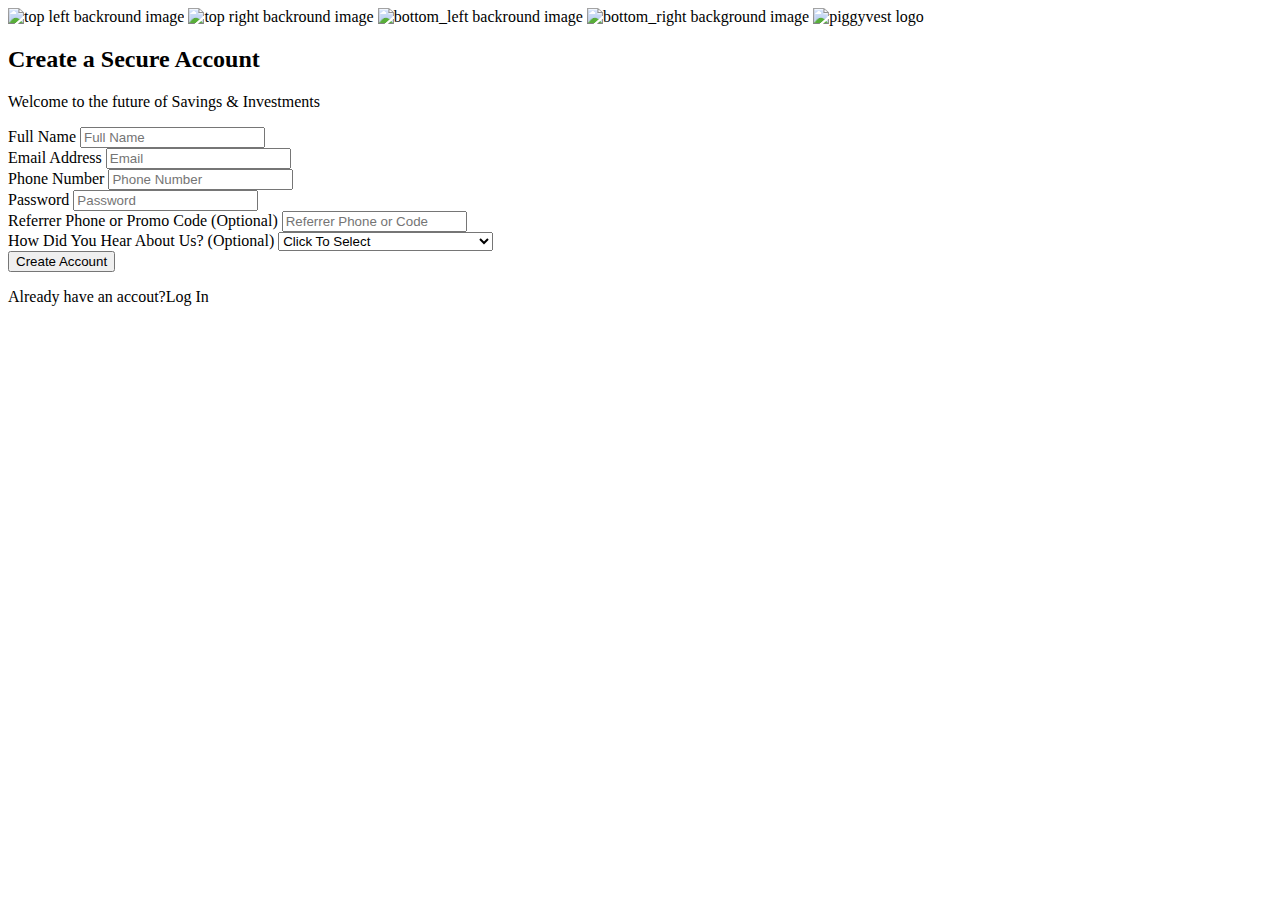
==== index.html @ c19380cc "stable change" ====
<!DOCTYPE html>
<html lang="en">
<head>
    <meta charset="UTF-8">
    <meta name="description" content="Piggyvest helps you save your money, why not register today. This is a replica though :-)">
    <meta name="viewport" content="width=device-width, initial-scale=1.0">
    <link href="https://fonts.googleapis.com/css2?family=Nunito:wght@400;600;700;800&display=swap" rel="stylesheet">
    <link rel="stylesheet" href="register.css">
    <title>PiggyVest | Dashboard</title>
</head>
<body>
    <!-- Background Images -->
    <img src="/img/top_left.png" class="backImages top_left" alt="top left backround image">
    <img src="/img/top_right.png" class="backImages top_right" alt="top right backround image">
    <img src="/img/bottom_left.png" class="backImages bottom_left" alt="bottom_left backround image">
    <img src="img/bottom_right.png" class="backImages bottom_right" alt="bottom_right background image">
    
    <!-- Piggyvest Logo -->
    <img src="/img/piggyvest-logo.0b78a8fa.svg" alt="piggyvest logo" id="piggyvest_logo" class="center">

    <!-- SECTION ==> contains H2 heading, PARAGRAPH for tagline and FORM -->

    <section class="bRadius center">
        <h2>Create a Secure Account</h2>
        <P class="tagline">Welcome to the future of Savings & Investments</P>

        <form action="" method="post" class="center">
            <!-- label and input for full name -->
            <label for="regFName" class="fontLabel">Full Name</label>
            <input type="text" name="fullname" id="regFName" class="regInput" placeholder="Full Name"><br>
            <!-- label and input for email -->
            <label for="regEmail" class="fontLabel">Email Address</label>
            <input type="email" name="email" id="regEmail" class="regInput" placeholder="Email"><br>
            <!-- label and input for phone number -->
            <label for="phone" class="fontLabel">Phone Number</label>
            <input type="text" name="phone" id="regPhone" class="regInput" placeholder="Phone Number"><br>
            <!-- label and input for password -->
            <label for="password" class="fontLabel">Password</label>
            <input type="password" name="password" id="regPassword" class="regInput" placeholder="Password"><br>
            <!-- label and input for  referre phone or promo code-->
            <label for="referrer" class="fontLabel">Referrer Phone or Promo Code (Optional)</label>
            <input type="text" name="referrer_promo" id="referrer" class="regInput" placeholder="Referrer Phone or Code"><br>
            <!-- label and options for how did you hear about us -->
            <div id="select_container">
                <label class="fontLabel">How Did You Hear About Us? (Optional)</label>
                <select id="selHDYHAU">
                    <option value="default" name="how_Did_You_Hear_About_Us" class="options">Click To Select</option>
                    <option value="facebook" name="how_Did_You_Hear_About_Us" class="options">Facebook</option>
                    <option value="twitter" name="how_Did_You_Hear_About_Us" class="options">Twitter</option>
                    <option value="instagram" name="how_Did_You_Hear_About_Us" class="options">Instagram</option>
                    <option value="friend_family_coworker" name="how_Did_You_Hear_About_Us" class="options">Friend/Family/Coworker Referral</option>
                    <option value="google_search" name="how_Did_You_Hear_About_Us" class="options">Google search</option>
                    <option value="google_playstore" name="how_Did_You_Hear_About_Us" class="options">Google playstore</option>
                    <option value="online_blog" name="how_Did_You_Hear_About_Us" class="options">Online Blog</option>
                    <option value="local_newspaper" name="how_Did_You_Hear_About_Us" class="options">Local Newspaper</option>
                    <option value="at_an_event" name="how_Did_You_Hear_About_Us" class="options">At an event</option>
                    <option value="other" name="how_Did_You_Hear_About_Us" class="options">Other</option>
                </select><br>
            </div>
            <!-- submit button -->
            <button type="submit" class="bRadius">Create Account</button>
            
        </form>
    </section>
    <p class="login">Already have an accout?Log In</p>
</body>
</html>
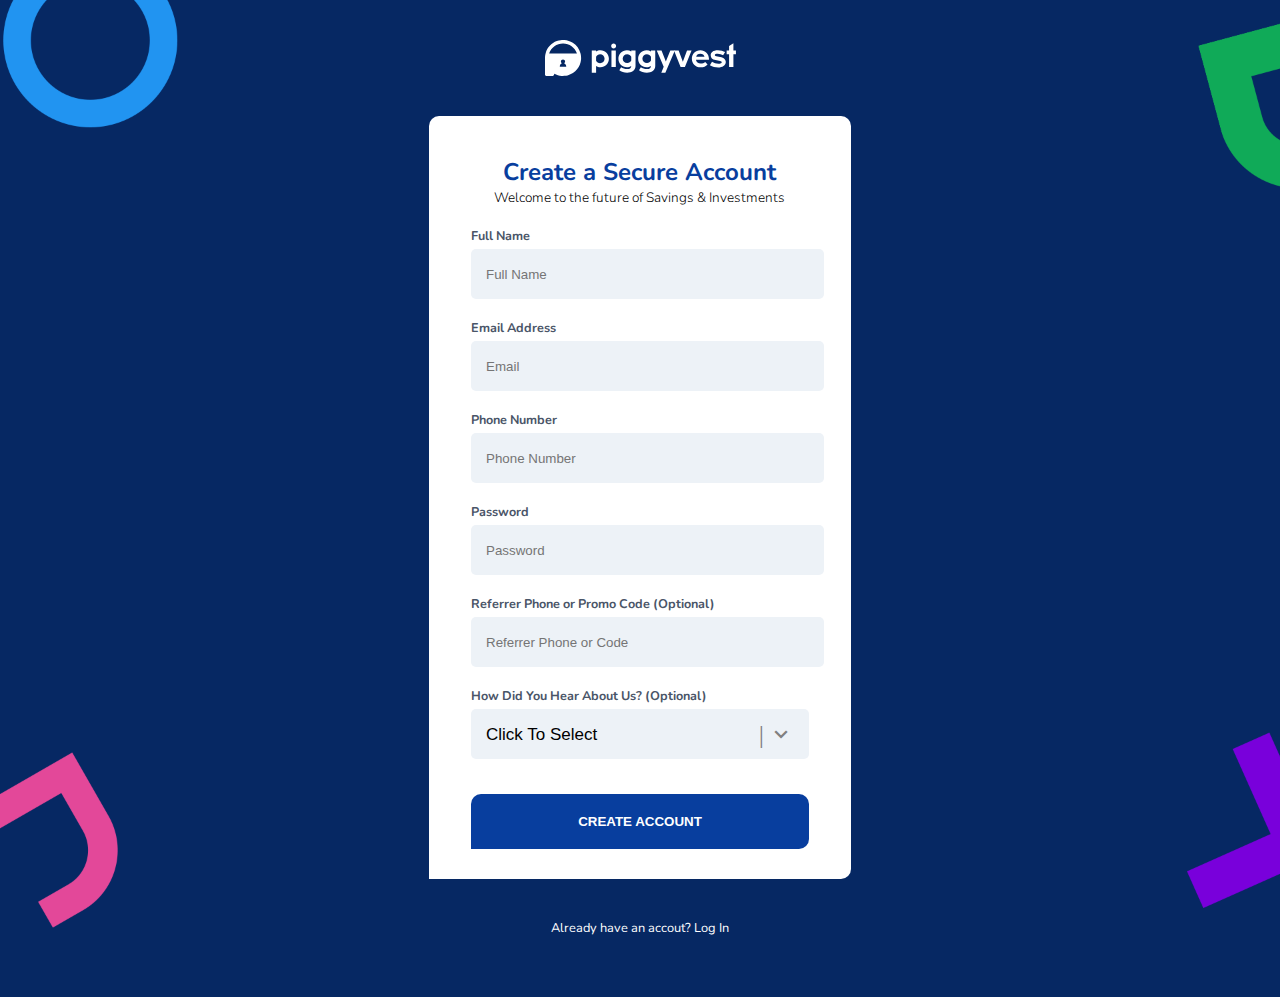
==== commit 70c4d367: "everything structured" ====
--- a/index.html
+++ b/index.html
@@ -5,7 +5,7 @@
     <meta name="description" content="Piggyvest helps you save your money, why not register today. This is a replica though :-)">
     <meta name="viewport" content="width=device-width, initial-scale=1.0">
     <link href="https://fonts.googleapis.com/css2?family=Nunito:wght@400;600;700;800&display=swap" rel="stylesheet">
-    <link rel="stylesheet" href="register.css">
+    <link rel="stylesheet" href="/css/register.css">
     <title>PiggyVest | Dashboard</title>
 </head>
 <body>
@@ -16,33 +16,33 @@
     <img src="img/bottom_right.png" class="backImages bottom_right" alt="bottom_right background image">
     
     <!-- Piggyvest Logo -->
-    <img src="/img/piggyvest-logo.0b78a8fa.svg" alt="piggyvest logo" id="piggyvest_logo" class="center">
+    <a href="https://piggyvest.com"><img src="/img/piggyvest-logo.0b78a8fa.svg" alt="piggyvest logo" id="piggyvest_logo"  class="center"></a>
 
     <!-- SECTION ==> contains H2 heading, PARAGRAPH for tagline and FORM -->
 
-    <section class="bRadius center">
-        <h2>Create a Secure Account</h2>
-        <P class="tagline">Welcome to the future of Savings & Investments</P>
+    <section id="head_form_container" class="bRadius center">
+        <h2 id="heading">Create a Secure Account</h2>
+        <P id="tagline">Welcome to the future of Savings & Investments</P>
 
         <form action="" method="post" class="center">
             <!-- label and input for full name -->
-            <label for="regFName" class="fontLabel">Full Name</label>
+            <label for="regFName" class="inputLabel">Full Name</label>
             <input type="text" name="fullname" id="regFName" class="regInput" placeholder="Full Name"><br>
             <!-- label and input for email -->
-            <label for="regEmail" class="fontLabel">Email Address</label>
+            <label for="regEmail" class="inputLabel">Email Address</label>
             <input type="email" name="email" id="regEmail" class="regInput" placeholder="Email"><br>
             <!-- label and input for phone number -->
-            <label for="phone" class="fontLabel">Phone Number</label>
+            <label for="phone" class="inputLabel">Phone Number</label>
             <input type="text" name="phone" id="regPhone" class="regInput" placeholder="Phone Number"><br>
             <!-- label and input for password -->
-            <label for="password" class="fontLabel">Password</label>
+            <label for="password" class="inputLabel">Password</label>
             <input type="password" name="password" id="regPassword" class="regInput" placeholder="Password"><br>
             <!-- label and input for  referre phone or promo code-->
-            <label for="referrer" class="fontLabel">Referrer Phone or Promo Code (Optional)</label>
+            <label for="referrer" class="inputLabel">Referrer Phone or Promo Code (Optional)</label>
             <input type="text" name="referrer_promo" id="referrer" class="regInput" placeholder="Referrer Phone or Code"><br>
             <!-- label and options for how did you hear about us -->
             <div id="select_container">
-                <label class="fontLabel">How Did You Hear About Us? (Optional)</label>
+                <label class="inputLabel">How Did You Hear About Us? (Optional)</label>
                 <select id="selHDYHAU">
                     <option value="default" name="how_Did_You_Hear_About_Us" class="options">Click To Select</option>
                     <option value="facebook" name="how_Did_You_Hear_About_Us" class="options">Facebook</option>
@@ -62,6 +62,6 @@
             
         </form>
     </section>
-    <p class="login">Already have an accout?Log In</p>
+    <p id="login_text">Already have an accout? Log In</p>
 </body>
 </html>--- a/css/register.css
+++ b/css/register.css
@@ -0,0 +1,211 @@
+@import url('https://fonts.googleapis.com/icon?family=Material+Icons');
+
+/* 
+======================
+MARGIN & PADDING RESET
+======================
+*/
+* {
+    margin: 0;
+    padding: 0;
+}
+
+body {
+    background-color: #062863;
+    font-family: 'Nunito', sans-serif;
+}
+
+/* 
+=================
+BACKGROUND IMAGES
+=================
+*/
+
+.backImages {
+    position: fixed;
+}
+
+.top_left {
+    left: -10px;
+    top: -60px;
+    height: 200px;
+    width: 200px;
+}
+
+.top_right {
+    right: -100px;
+    top: 1px;
+    height: 200px;
+    width: 200px;
+}
+
+.bottom_left {
+    bottom: -40px;
+    left: -50px;
+    height: 200px;
+    width: 200px;
+}
+
+.bottom_right {
+    bottom: -20px;
+    right: -75px;
+    height: 200px;
+    width: 200px;
+}
+
+/* 
+==========================
+PIGGYVEST LOGO & CENTERING
+==========================
+*/
+#piggyvest_logo {
+    display: block;
+    margin-top: 40px;
+    margin-bottom: 40px;
+}
+
+#piggyvest_logo:hover {
+    cursor: pointer;
+}
+
+/* 
+================
+RE-USABLE STYLES
+================
+*/
+.center {
+    margin-left: auto;
+    margin-right: auto;
+}
+
+.bRadius {
+    border-radius: 10px 10px 10px 0;
+}
+
+/* 
+=================
+SECTION & HEADING
+=================
+*/
+
+#head_form_container {
+    width: 33%;
+    background-color: #fff;
+    padding-top: 10px;
+    padding-bottom: 10px;
+}
+
+#heading {
+    color: #083E9E;
+    text-align: center;
+    margin-top: 30px;
+    font-weight: bolder;
+}
+
+#tagline {
+    text-align: center;
+    margin-bottom: 20px;
+    font-size: .85em;
+    font-weight: 300;
+}
+
+/* 
+===============
+FORM STYLING
+===============
+*/
+form {
+    width: 80%;
+}
+
+/* 
+=================
+Input styles
+=================
+*/
+.inputLabel {
+    display: block;
+    margin-top: 20px;
+    margin-bottom: 5px;
+    color: #4A5568;
+
+    font-weight: 700;
+    font-size: .79em;
+}
+
+form input {
+    width: 100%;
+}
+
+.regInput, #selHDYHAU {
+    background-color: #EDF2F7;
+    height: 50px;
+    outline: none;
+    border: none;
+    padding-left: 15px;
+    border-radius: 5px;
+}
+
+#selHDYHAU {
+    margin-bottom: 15px;
+    width: 100%;
+    -webkit-appearance: none;
+    font-size: 17px;
+}
+
+#select_container {
+    position:  relative;
+}
+
+
+#select_container:after {
+    content: "keyboard_arrow_down";
+    font-family: 'material icons';
+    font-size: 26px;
+    position: absolute;
+    top: 35px;
+    right: 15px;
+    pointer-events: none;
+    color: gray;
+}
+
+#select_container:before {
+    content: "|";
+    font-family: 'material icons';
+    font-size: 26px;
+    position: absolute;
+    top: 30px;
+    right: 45px;
+    pointer-events: none;
+    color: gray;
+}
+
+button {
+    width: 100%;
+    height: 55px;
+    background-color: #083E9E;
+    color: #fff;
+    outline: none;
+    border: none;
+    display: block;
+    text-transform: uppercase;
+    font-weight: bolder;
+    margin: 20px 0 20px 0;
+}
+
+button:hover {
+    background-color: #062863;
+    cursor: pointer;
+}
+
+#login_text {
+    text-align: center;
+    color: #fff;
+    font-size: .8em;
+    margin-top: 40px;
+    margin-bottom: 60px;
+    cursor: pointer;
+}
+#login_text:hover {
+    color: #B3AFB0;
+}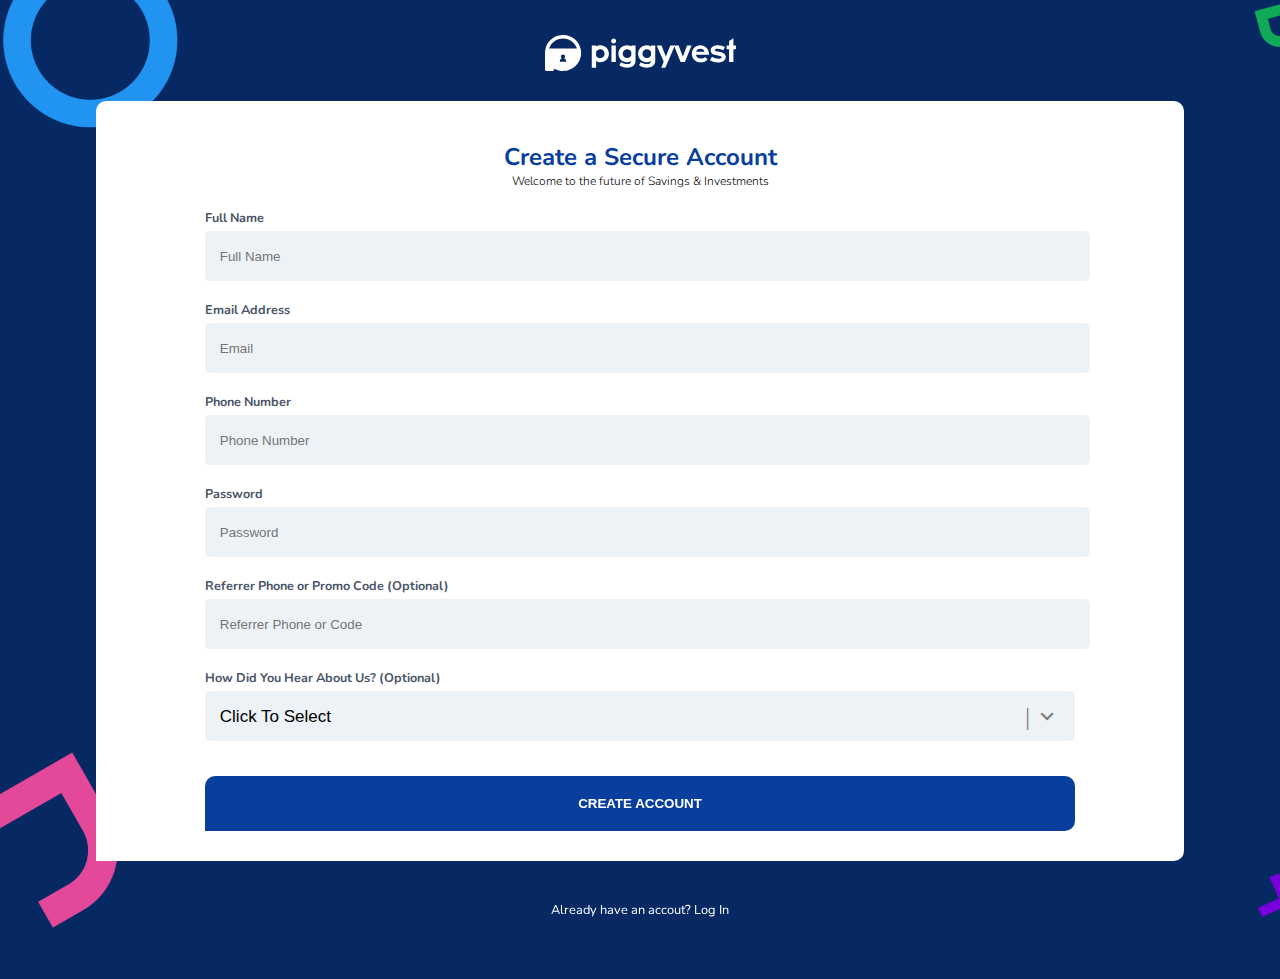
==== commit f01503d0: "commit to revert" ====
--- a/css/register.css
+++ b/css/register.css
@@ -23,25 +23,26 @@
 
 .backImages {
     position: fixed;
+    z-index: -1;
 }
 
 .top_left {
-    left: -10px;
-    top: -60px;
+    left: -10px; 
+    top: -60px; 
     height: 200px;
     width: 200px;
 }
 
 .top_right {
-    right: -100px;
+    right: -100px; 
     top: 1px;
     height: 200px;
     width: 200px;
 }
 
 .bottom_left {
-    bottom: -40px;
-    left: -50px;
+    bottom: -40px; 
+    left: -50px; 
     height: 200px;
     width: 200px;
 }
@@ -92,13 +93,13 @@
     width: 33%;
     background-color: #fff;
     padding-top: 10px;
-    padding-bottom: 10px;
+    padding-bottom: 10px; 
 }
 
 #heading {
     color: #083E9E;
     text-align: center;
-    margin-top: 30px;
+    margin-top: 30px; 
     font-weight: bolder;
 }
 
@@ -125,7 +126,7 @@
 */
 .inputLabel {
     display: block;
-    margin-top: 20px;
+    margin-top: 20px; 
     margin-bottom: 5px;
     color: #4A5568;
 
@@ -208,4 +209,71 @@
 }
 #login_text:hover {
     color: #B3AFB0;
-}+}
+
+
+/* 
+===============
+Media Queries
+===============
+*/
+
+@media (min-width: 320px) {
+    #piggyvest_logo {
+        margin-top: 35px;
+        margin-bottom: 30px;
+    }
+    #tagline {
+        font-size: .75em;
+        font-weight: 300;
+    }
+    /* 
+        Section Container
+    */
+    #head_form_container {
+        width: 90%;
+        margin: auto;
+    }
+
+    .top_left {
+      display: none;
+    }
+    
+    .top_right {
+        right: -20px;
+        top: 0px;
+        height: 50px;
+        width: 50px;
+    }
+    
+    .bottom_left {
+        display: none;
+    }
+    
+    .bottom_right {
+        bottom: -20px;
+        right: -20px;
+        height: 50px;
+        width: 50px;
+    }
+}
+
+@media (min-width: 544px) {
+    #head_form_container {
+        width: 85%;
+        margin: auto;
+    }
+
+    /* .top_right {
+
+    } */
+    .top_left {
+        display: inline;
+    }
+    .bottom_left {
+        display: inline;
+    }
+    /* .bottom_right {
+
+    } */
+} 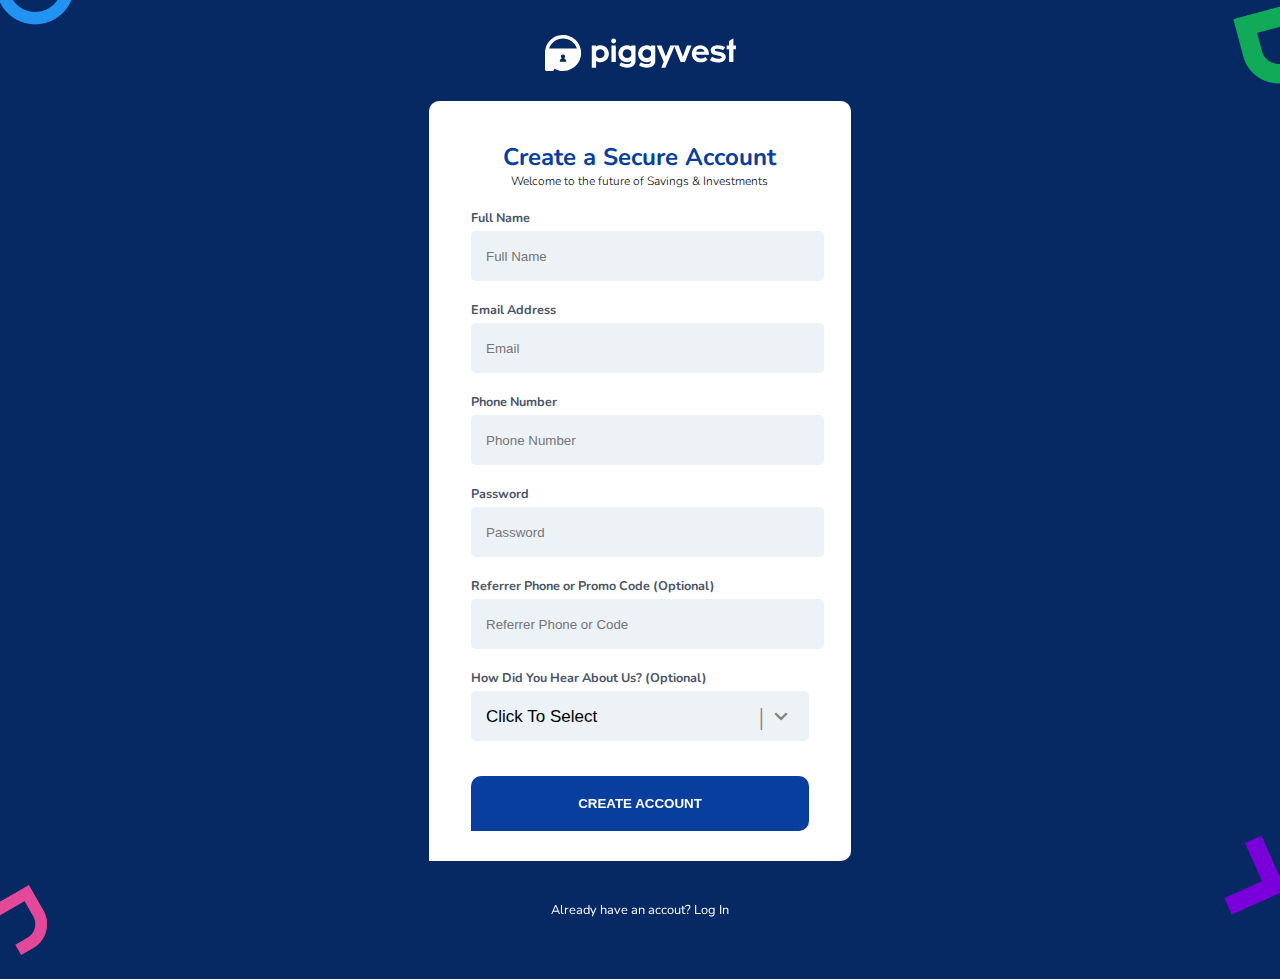
==== commit 1b8bea5f: "html changes" ====
--- a/index.html
+++ b/index.html
@@ -5,7 +5,7 @@
     <meta name="description" content="Piggyvest helps you save your money, why not register today. This is a replica though :-)">
     <meta name="viewport" content="width=device-width, initial-scale=1.0">
     <link href="https://fonts.googleapis.com/css2?family=Nunito:wght@400;600;700;800&display=swap" rel="stylesheet">
-    <link rel="stylesheet" href="/css/register.css">
+    <link rel="stylesheet" href="css/register.css">
     <title>PiggyVest | Dashboard</title>
 </head>
 <body>
--- a/css/register.css
+++ b/css/register.css
@@ -258,22 +258,116 @@
     }
 }
 
-@media (min-width: 544px) {
-    #head_form_container {
-        width: 85%;
+
+@media (min-width: 320px) {
+    #piggyvest_logo {
+        margin-top: 35px;
+        margin-bottom: 30px;
+    }
+    #tagline {
+        font-size: .75em;
+        font-weight: 300;
+    }
+    /* 
+        Section Container
+    */
+    #head_form_container {
+        width: 80%;
         margin: auto;
     }
 
-    /* .top_right {
-
-    } */
     .top_left {
-        display: inline;
-    }
+      display: none;
+    }
+    
+    .top_right {
+        right: -20px;
+        top: 0px;
+        height: 50px;
+        width: 50px;
+    }
+    
     .bottom_left {
-        display: inline;
-    }
-    /* .bottom_right {
-
-    } */
-} +        display: none;
+    }
+    
+    .bottom_right {
+        bottom: -20px;
+        right: -20px;
+        height: 50px;
+        width: 50px;
+    }
+}
+
+@media (min-width: 514px) {
+    #head_form_container {
+        width: 70%;
+    }
+    .top_right {
+        height: 80px;
+        width: 80px;
+        top: -1px;
+        right: -35px;
+    }
+    .bottom_left {
+        display: inherit;
+        height: 80px;
+        width: 80px;
+        left: -20px;
+        bottom: -60px;
+    }
+    .login_text {
+        font-size: 1.15em;
+    }
+} 
+
+@media (min-width: 575px) {
+    #head_form_container {
+        width: 65%;
+    }
+}
+
+@media (min-width: 612px) {
+    #head_form_container {
+        width: 60%;
+    }
+    .top_right {
+        width: 90px;
+        height: 90px;
+    }
+    .bottom_right {
+        width: 90px;
+        height: 90px;
+    }
+}
+
+@media (min-width: 648px) {
+    #head_form_container {
+        width: 50%;
+    }
+    .top_left {
+        display: inherit;
+        width: 90px;
+        height: 90px;
+    }
+}
+
+@media (min-width: 954px) {
+    #head_form_container {
+        max-width: 40%;
+    }
+}
+
+@media (min-width: 959px) {
+    #head_form_container {
+        max-width: 33%;
+    }
+}
+
+
+
+
+
+
+
+
